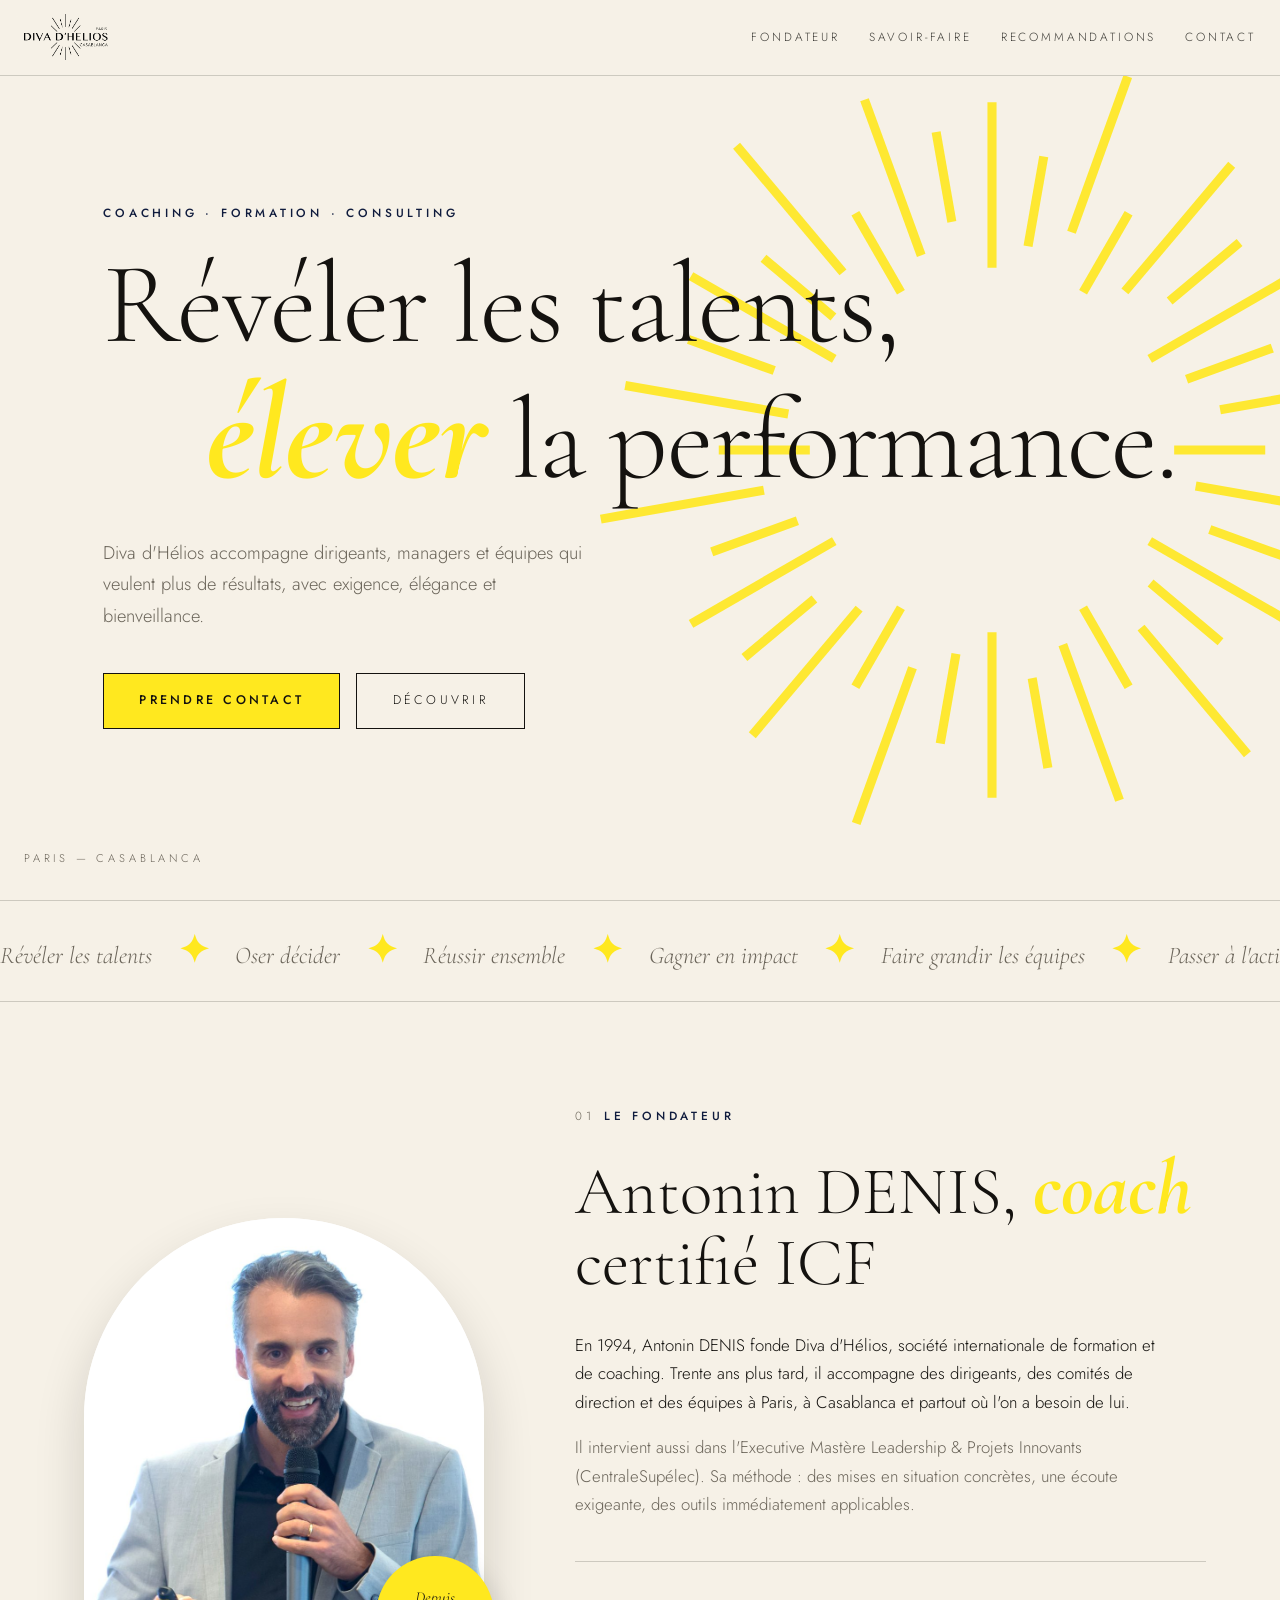
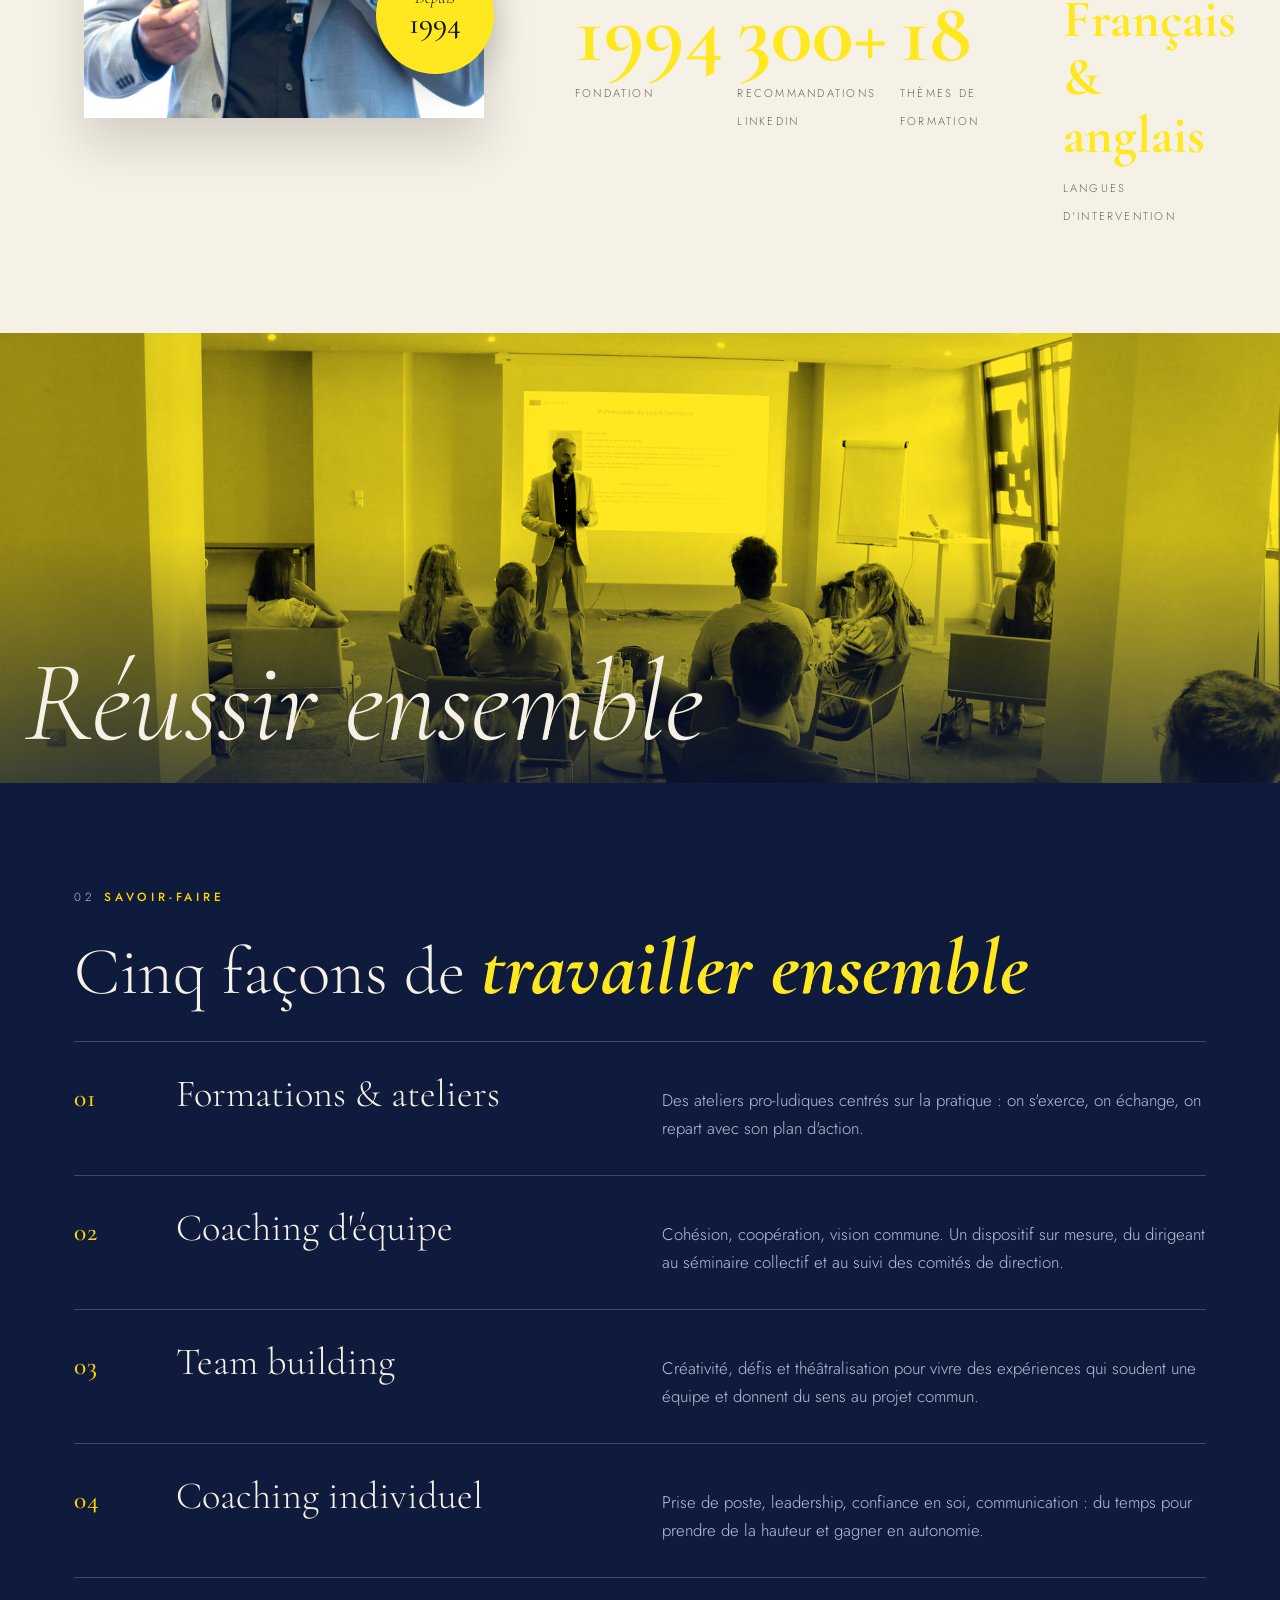
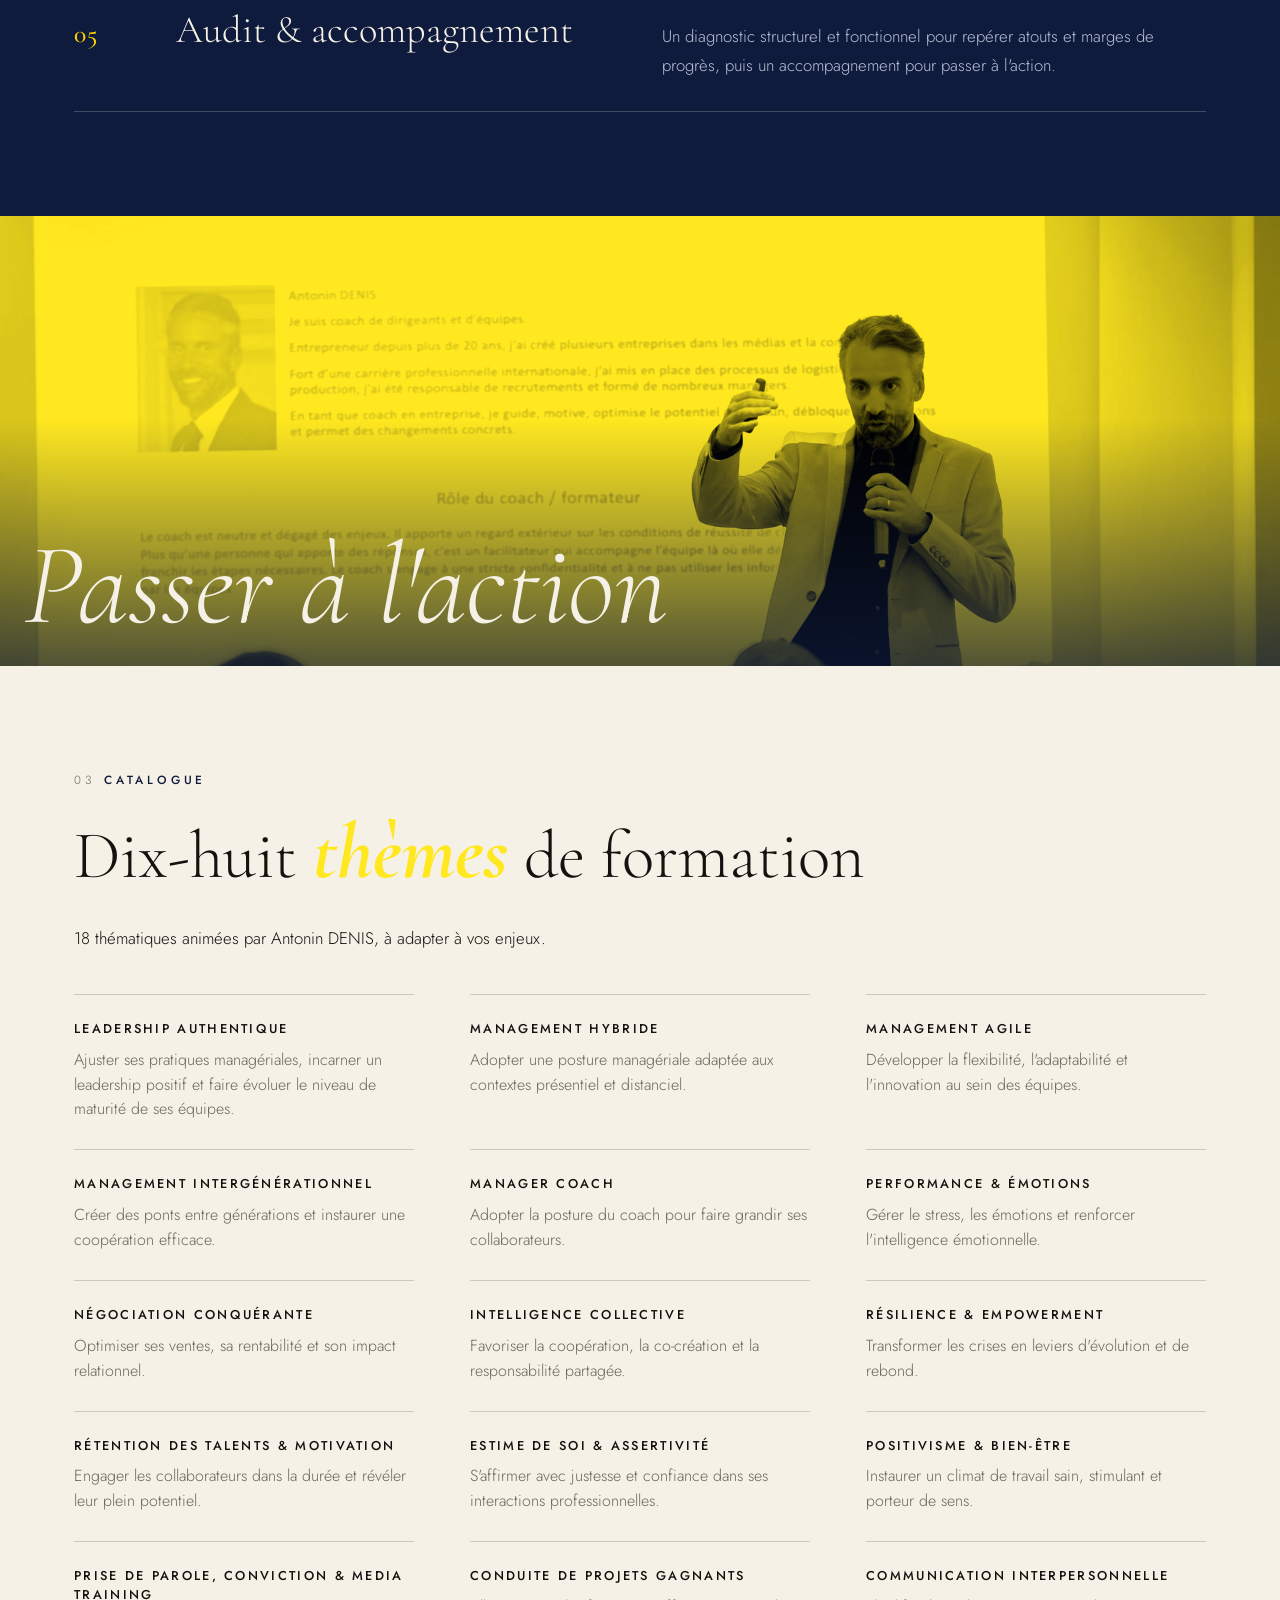
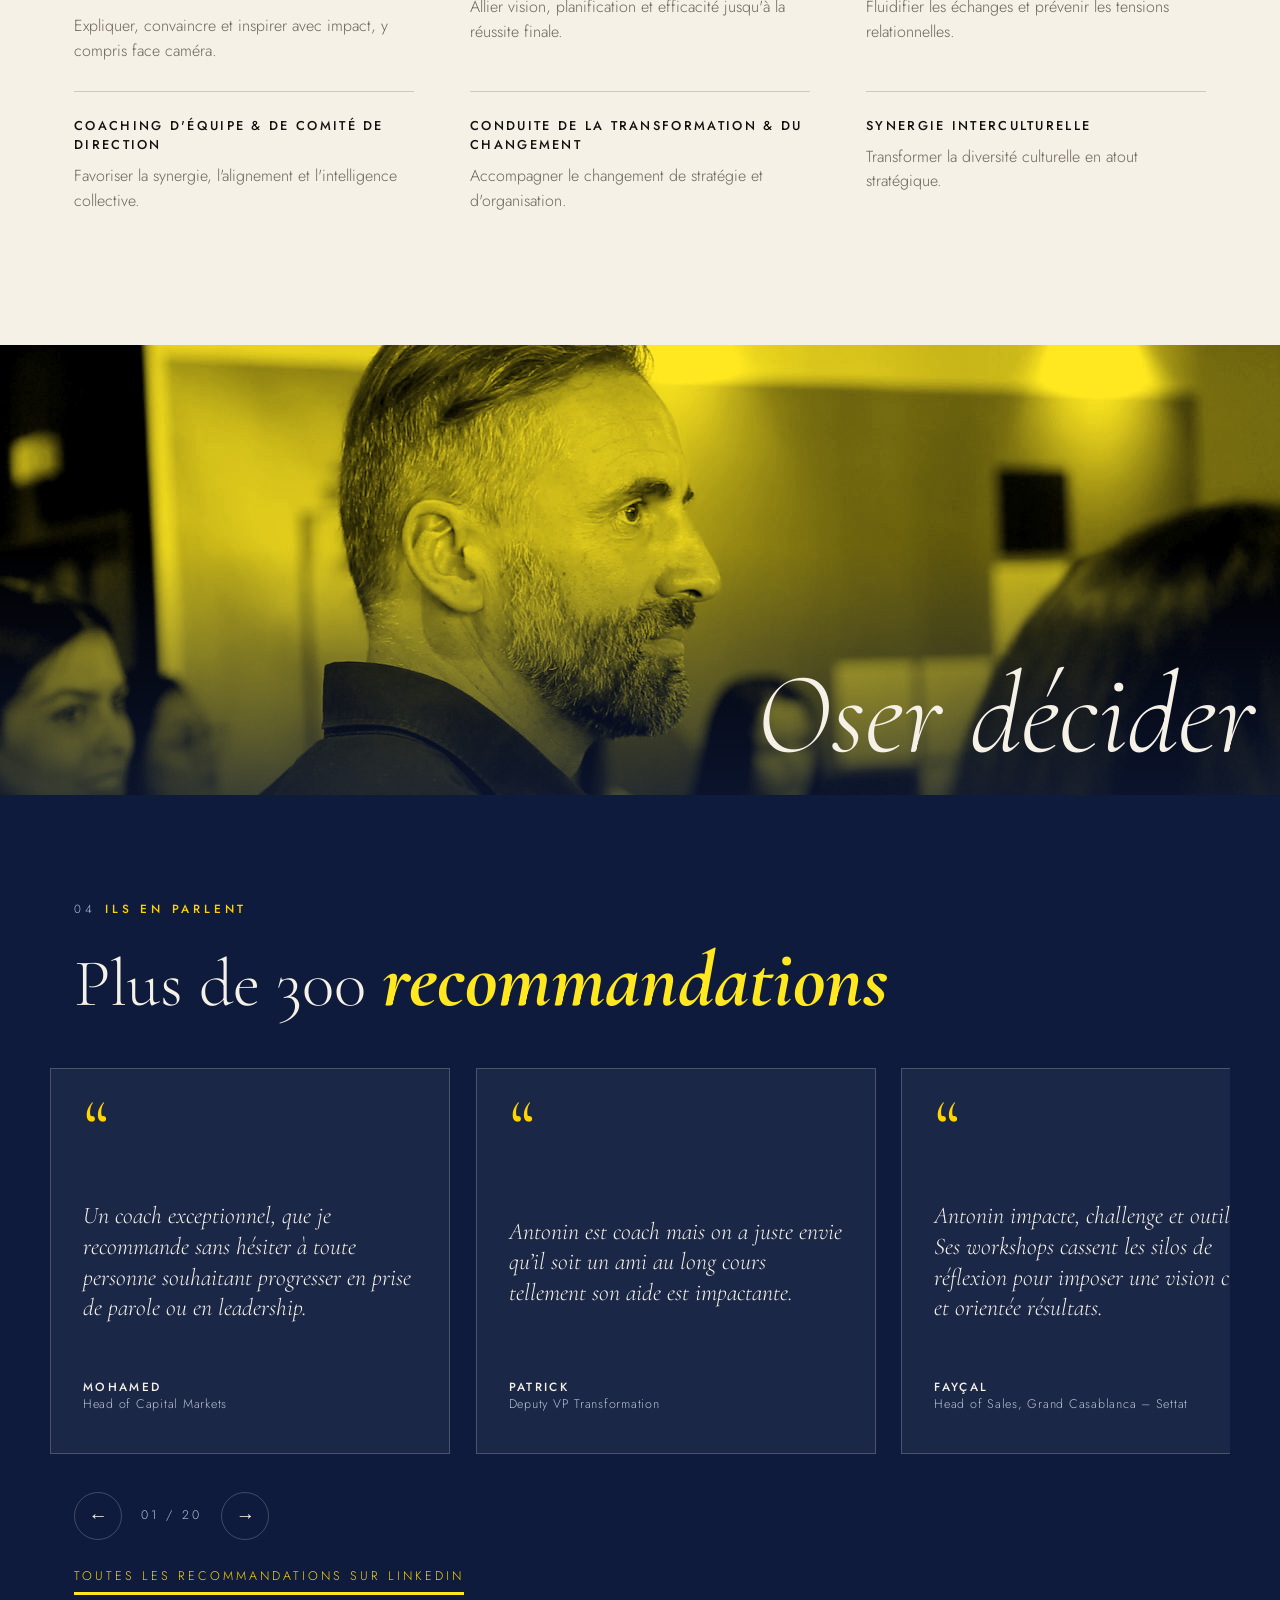
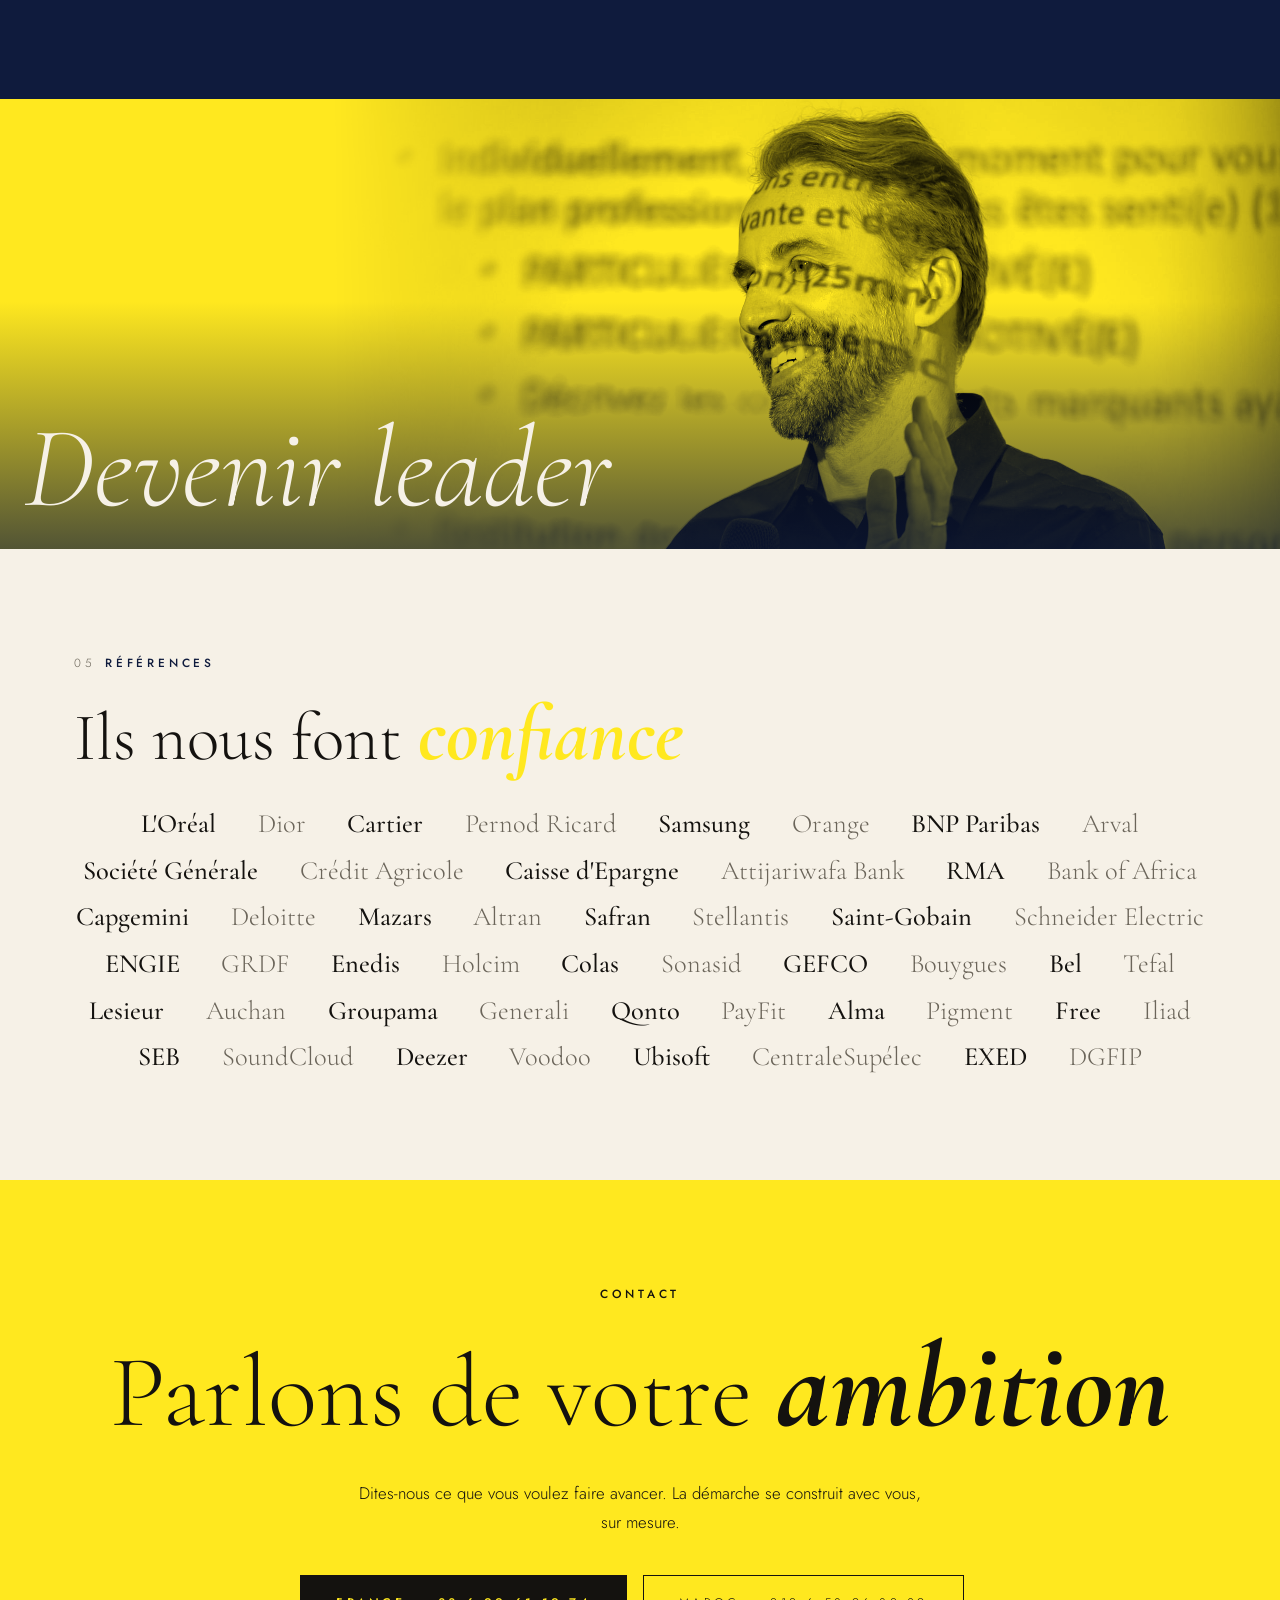
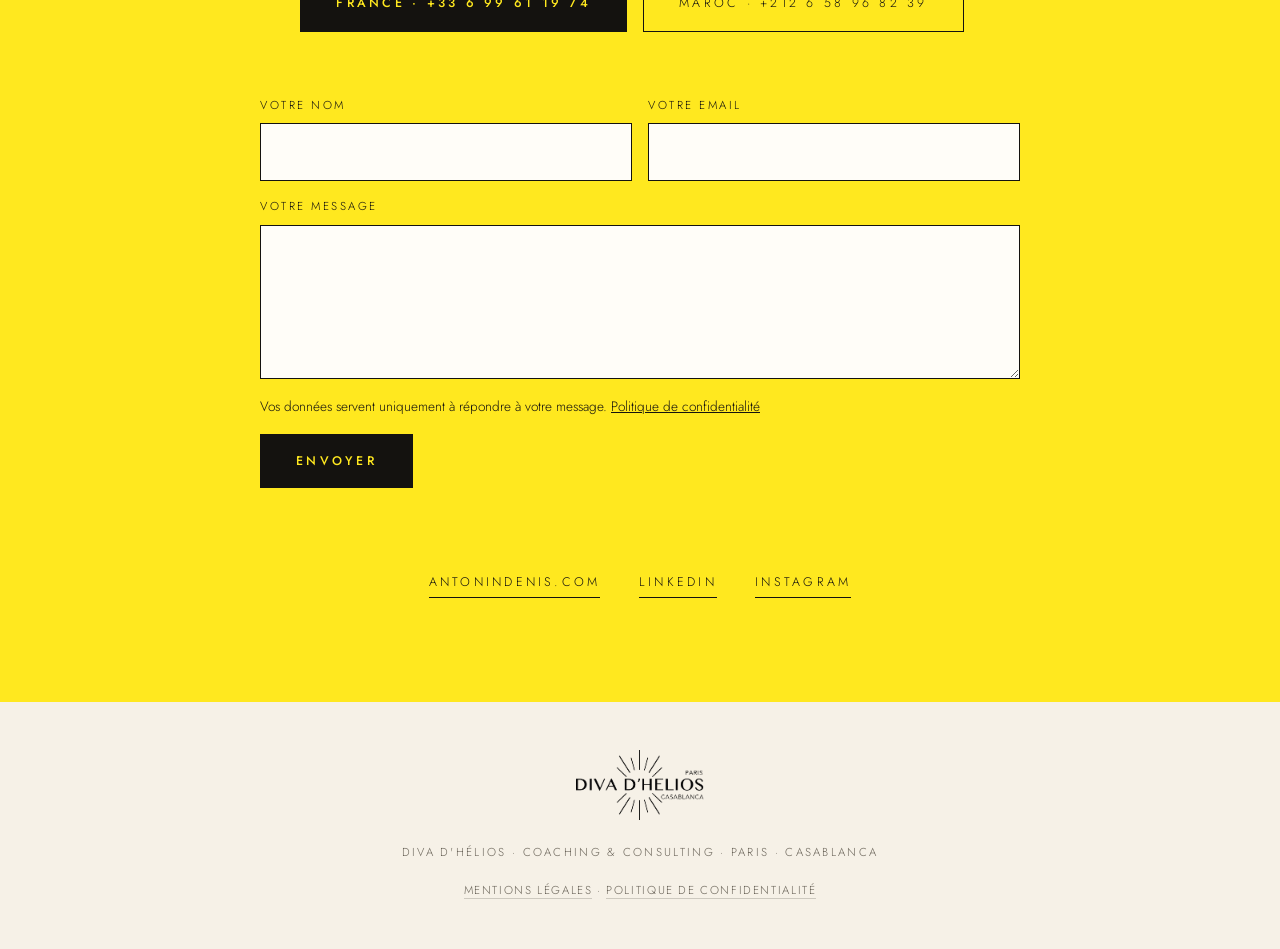
==== index.html @ d720b594 "Add files via upload" ====
<!DOCTYPE html>
<html lang="fr">
<head>
<meta charset="utf-8">
<meta name="viewport" content="width=device-width, initial-scale=1, viewport-fit=cover">
<meta name="color-scheme" content="light">
<title>Diva d'Hélios – Coaching, formation &amp; consulting · Paris · Casablanca</title>
<meta name="description" content="Coaching, formation et consulting pour dirigeants et équipes. Fondée en 1994 par Antonin DENIS, coach certifié ICF. Paris et Casablanca.">
<link rel="icon" href="/favicon.ico" sizes="any">
<link rel="icon" type="image/png" sizes="32x32" href="/favicon-32.png">
<link rel="icon" type="image/png" sizes="16x16" href="/favicon-16.png">
<link rel="apple-touch-icon" href="/apple-touch-icon.png">
<link rel="preload" href="/fonts/cormorant-garamond-latin-300-normal.woff2" as="font" type="font/woff2" crossorigin>
<link rel="stylesheet" href="/css/fonts.css">
<link rel="stylesheet" href="/css/style.css">
<meta property="og:type" content="website"><meta property="og:title" content="Diva d'Hélios – Coaching, formation et consulting"><meta property="og:description" content="Coaching, formation et consulting pour dirigeants et équipes. Fondée en 1994 par Antonin DENIS, coach certifié ICF. Paris et Casablanca."><meta property="og:url" content="https://divadhelios.com/"><meta property="og:image" content="https://divadhelios.com/images/bandeau-4.jpg">
<link rel="canonical" href="https://divadhelios.com/">
</head>
<body>
<header></header>
<main id="app"><noscript><p style="padding:8rem 1.5rem">Diva d'Hélios – coaching, formation et consulting, Paris et Casablanca. Ce site nécessite JavaScript.</p></noscript></main>
<footer></footer>
<script src="/js/common.js"></script>
<script src="/js/app.js"></script>
</body>
</html>
---- css/fonts.css ----
/* Polices hébergées sur le site (licence OFL) : aucune requête vers Google Fonts */
@font-face{font-family:'Cormorant Garamond';font-style:normal;font-weight:300;font-display:swap;src:url('/fonts/cormorant-garamond-latin-300-normal.woff2') format('woff2')}
@font-face{font-family:'Cormorant Garamond';font-style:italic;font-weight:300;font-display:swap;src:url('/fonts/cormorant-garamond-latin-300-italic.woff2') format('woff2')}
@font-face{font-family:'Cormorant Garamond';font-style:normal;font-weight:500;font-display:swap;src:url('/fonts/cormorant-garamond-latin-500-normal.woff2') format('woff2')}
@font-face{font-family:'Cormorant Garamond';font-style:italic;font-weight:500;font-display:swap;src:url('/fonts/cormorant-garamond-latin-500-italic.woff2') format('woff2')}
@font-face{font-family:'Cormorant Garamond';font-style:normal;font-weight:700;font-display:swap;src:url('/fonts/cormorant-garamond-latin-700-normal.woff2') format('woff2')}
@font-face{font-family:'Cormorant Garamond';font-style:italic;font-weight:700;font-display:swap;src:url('/fonts/cormorant-garamond-latin-700-italic.woff2') format('woff2')}
@font-face{font-family:'Jost';font-style:normal;font-weight:300;font-display:swap;src:url('/fonts/jost-latin-300-normal.woff2') format('woff2')}
@font-face{font-family:'Jost';font-style:normal;font-weight:400;font-display:swap;src:url('/fonts/jost-latin-400-normal.woff2') format('woff2')}
@font-face{font-family:'Jost';font-style:normal;font-weight:500;font-display:swap;src:url('/fonts/jost-latin-500-normal.woff2') format('woff2')}
---- css/style.css ----
:root{
  --serif:"Cormorant Garamond","Iowan Old Style","Palatino Linotype",Georgia,serif;
  --sans:"Jost","Avenir Next","Helvetica Neue",Arial,sans-serif;
  --bg:#f6f1e7;--bg2:#ece5d6;--fg:#14120f;--mut:#6b655a;--ac:#FFE81F;--ac2:#0f1b3d;--tx:#0f1b3d;--on:#14120f;--line:rgba(20,18,15,.18);color-scheme:light;
  box-sizing:border-box;padding-top:env(safe-area-inset-top,0px);padding-bottom:env(safe-area-inset-bottom,0px)}
html{scroll-behavior:smooth;scroll-padding-top:calc(70px + env(safe-area-inset-top,0px))}
*,*::before,*::after{box-sizing:inherit}
body{margin:0;background:var(--bg);color:var(--fg);font-family:var(--sans);font-weight:300;font-size:1.05rem;line-height:1.7;overflow-x:hidden;transition:background .5s,color .5s}
a{color:inherit}
:focus-visible{outline:2px solid var(--ac);outline-offset:4px}
.wrap{max-width:1180px;margin:0 auto;padding:0 1.5rem}
h1,h2,h3,blockquote{font-family:var(--serif);font-weight:300;margin:0;line-height:1.05}
h2{font-size:clamp(2.3rem,5.5vw,4.2rem);margin-bottom:2rem}
h2 em,h1 em{font-style:italic;color:var(--ac);font-weight:700;font-size:1.18em;line-height:1;}
.k{font-size:.74rem;letter-spacing:.32em;text-transform:uppercase;color:var(--tx);font-weight:500;display:block;margin-bottom:1.4rem}
.k b{font-weight:300;color:var(--mut);margin-right:.8em}
section{padding:6.5rem 0;position:relative}
p{max-width:58ch;color:var(--fg)}
.mut{color:var(--mut)}

/* En-tête */
header{position:fixed;top:0;left:0;right:0;z-index:20;padding:.9rem 1.5rem;padding-top:calc(.9rem + env(safe-area-inset-top,0px));display:flex;align-items:center;justify-content:space-between;background:rgba(246,241,231,.93);backdrop-filter:blur(8px);border-bottom:1px solid var(--line)}
header img{height:46px;width:auto;display:block}
.lw{display:none}.lb{display:block}
header nav{display:flex;gap:1.8rem;font-size:.74rem;letter-spacing:.24em;text-transform:uppercase}
header nav a{text-decoration:none;opacity:.8}header nav a:hover{opacity:1;color:var(--tx)}
@media(max-width:820px){header nav{display:none}}

/* Héros */
#top{min-height:100svh;display:flex;align-items:center;padding:8rem 0 5rem;overflow:hidden}
.rays{position:absolute;right:-14vmin;top:50%;width:92vmin;height:92vmin;transform:translateY(-50%);opacity:.9;pointer-events:none}
.rays svg{width:100%;height:100%;animation:spin 120s linear infinite}
.rays line{stroke:var(--ac);stroke-width:2.2}
@keyframes spin{to{transform:rotate(360deg)}}
h1{font-size:clamp(3.1rem,9vw,8.2rem);letter-spacing:-.015em;position:relative}
h1 span{display:block;margin-left:clamp(0rem,8vw,7rem)}
.lead{max-width:44ch;margin:2.2rem 0 2.6rem;font-size:1.15rem;color:var(--mut);position:relative}
.btn{display:inline-block;text-decoration:none;font-size:.78rem;letter-spacing:.26em;text-transform:uppercase;padding:1.05rem 2.2rem;border:1px solid var(--fg);margin:0 1rem 1rem 0;transition:.3s;position:relative}
.btn.f{background:var(--ac);color:var(--on);font-weight:500}.btn.f:hover{background:transparent;color:var(--tx)}
.btn:not(.f):hover{background:var(--ac);color:var(--on)}
.cities{position:absolute;left:1.5rem;bottom:2rem;font-size:.7rem;letter-spacing:.34em;text-transform:uppercase;color:var(--mut)}

/* Bandeau */
.band{border-block:1px solid var(--line);padding:1.1rem 0;overflow:hidden;white-space:nowrap;font-family:var(--serif);font-style:italic;font-size:1.5rem;color:var(--mut)}
.band div{display:inline-block;animation:slide 60s linear infinite}
.band i{font-weight:700;font-size:1.6em;color:var(--ac);font-style:normal;margin:0 1.6rem}
@keyframes slide{to{transform:translateX(-50%)}}

/* Fondateur */
.fond{display:grid;grid-template-columns:.8fr 1.2fr;gap:5rem;align-items:center}
.arch{position:relative;max-width:400px;justify-self:center;width:100%}
.arch .sun{position:absolute;right:-10px;bottom:44px;width:118px;height:118px;border-radius:50%;background:var(--ac);color:var(--on);display:grid;place-items:center;text-align:center;font-family:var(--serif);font-style:italic;font-size:1.05rem;line-height:1.1;box-shadow:0 12px 30px rgba(20,18,15,.2)}.arch .sun b{display:block;font-style:normal;font-weight:500;font-size:1.9rem}
.arch img{width:100%;display:block;border-radius:999px 999px 0 0;position:relative;background:#fff;aspect-ratio:4/5;object-fit:cover;object-position:50% 12%;box-shadow:0 24px 50px rgba(20,18,15,.16)}
.stats{display:grid;grid-template-columns:repeat(4,1fr);gap:1.2rem;margin-top:2.6rem;border-top:1px solid var(--line);padding-top:1.8rem}
.stats b{display:block;font-family:var(--serif);font-weight:300;font-size:clamp(2rem,4vw,3.2rem);color:var(--tx);line-height:1}
.stats b:not(.sm){color:var(--ac);}
.stats b.sm{font-size:clamp(2.3rem,4.4vw,3.3rem);line-height:1.1;margin-bottom:.45rem;color:var(--ac)}
.stats b{font-weight:700;font-size:clamp(3.4rem,8vw,5.4rem)}
.stats span{font-size:.7rem;letter-spacing:.2em;text-transform:uppercase;color:var(--mut)}

/* Savoir-faire */
.dk{--bg:#0f1b3d;--fg:#f6f1e7;--mut:#b9c0d6;--tx:#ffd400;--line:rgba(246,241,231,.22);background:var(--bg);color:var(--fg)}
.dk h2 em,.dk .stats b{}
.dk .q{background:rgba(255,255,255,.05)}
.row{display:grid;grid-template-columns:70px 1fr 1.2fr;gap:2rem;padding:2rem 0;border-top:1px solid var(--line);align-items:baseline;transition:.3s}
.row:last-child{border-bottom:1px solid var(--line)}
.row:hover{padding-left:1rem;border-top-color:var(--tx)}
.row small{font-family:var(--serif);font-weight:500;font-size:1.6rem;color:var(--tx);letter-spacing:.04em}
.row h3{font-size:clamp(1.7rem,3vw,2.5rem)}
.row p{margin:0;color:var(--mut)}

/* Formations */
.tags{font-family:var(--serif);font-size:clamp(1.5rem,3vw,2.35rem);line-height:1.5;color:var(--fg)}
.tags span{white-space:nowrap}.tags i{color:var(--tx);font-style:normal;margin:0 .55em}
.tags em{color:var(--tx)}

.th{display:grid;grid-template-columns:repeat(auto-fit,minmax(310px,1fr));gap:0 3.5rem;margin-top:2.6rem}.th div{border-top:1px solid var(--line);padding:1.5rem 0 1.7rem}.th h3{font-family:var(--sans);font-weight:500;font-size:.8rem;letter-spacing:.18em;text-transform:uppercase;margin-bottom:.6rem;line-height:1.5}.th p{margin:0;color:var(--mut);font-size:1rem;line-height:1.55}
/* Recommandations */
#reco{overflow:hidden}
.rail{display:flex;gap:1.6rem;overflow-x:auto;scroll-snap-type:x mandatory;padding:1rem 1.5rem 2rem;margin:0 -1.5rem;scrollbar-width:thin;scrollbar-color:var(--tx) transparent}
.q{flex:0 0 min(430px,84vw);scroll-snap-align:start;border:1px solid var(--line);padding:2.4rem 2rem;background:var(--bg);display:flex;flex-direction:column;justify-content:space-between;gap:1.8rem;transition:.3s}
.q:hover{border-color:var(--tx);transform:translateY(-4px)}
.q::before{content:"“";font-family:var(--serif);font-size:5rem;line-height:.5;color:var(--tx);display:block}
blockquote{font-size:1.65rem;line-height:1.28;font-style:italic}
.q cite{font-style:normal;font-size:.78rem;letter-spacing:.06em;line-height:1.5;color:var(--mut)}
.q cite b{display:block;color:var(--fg);font-weight:500;letter-spacing:.2em;text-transform:uppercase;font-size:.74rem}
.more{margin-top:1.2rem;display:inline-block;font-size:.78rem;letter-spacing:.24em;text-transform:uppercase;color:var(--tx);text-decoration:none;border-bottom:3px solid var(--ac);padding-bottom:.3rem}

/* Clients */
.wall{display:flex;flex-wrap:wrap;justify-content:center;gap:.6rem 2.6rem;list-style:none;margin:0;padding:0;font-family:var(--serif);font-size:clamp(1.25rem,2.2vw,1.65rem);line-height:1.4;color:var(--mut)}
.wall li{white-space:nowrap}.wall li:nth-child(odd){color:var(--fg);font-weight:500}


/* Contact */
#contact{text-align:center;background:var(--ac);color:var(--on)}
#contact h2{font-size:clamp(2.8rem,8vw,6.5rem)}#contact h2 em{color:var(--ac2);}
#contact h2 em{color:var(--on)}
#contact p{margin:0 auto 2.4rem;color:var(--on)}
#contact .btn{border-color:var(--on);color:var(--on)}#contact .btn.f{background:var(--on);color:var(--ac)}
#contact .btn:hover{background:var(--on);color:var(--ac)}#contact .btn.f:hover{background:transparent;color:var(--on)}
.soc{display:flex;justify-content:center;gap:2.4rem;flex-wrap:wrap;margin-top:2.6rem;font-size:.78rem;letter-spacing:.26em;text-transform:uppercase}
.soc a{border-bottom:1px solid var(--on);padding-bottom:.25rem;text-decoration:none}
footer{padding:3rem 1.5rem 7rem;text-align:center;font-size:.72rem;letter-spacing:.2em;text-transform:uppercase;color:var(--mut)}
footer img{height:70px;margin:0 auto 1.4rem}

/* Sélecteur de palettes */
}
@media(prefers-reduced-motion:reduce){.rays svg,.band div{animation:none}html{scroll-behavior:auto}}

/* Bandeaux photo */
.pb{position:relative;isolation:isolate;height:clamp(280px,50vh,500px);background:var(--ac);overflow:hidden;display:flex;align-items:flex-end}
.pb img{position:absolute;inset:0;width:100%;height:100%;object-fit:cover;object-position:var(--d,50% 25%);filter:grayscale(1) contrast(1.2);mix-blend-mode:multiply}
.pb::after{content:"";position:absolute;inset:0;background:linear-gradient(transparent 45%,rgba(15,27,61,.72))}
.pb p{position:relative;z-index:1;margin:0 1.5rem 1.4rem;max-width:none;font:italic 300 clamp(2.8rem,9vw,8rem)/1 var(--serif);color:#f6f1e7}
.pb.sh img{left:auto;right:0;width:74%;-webkit-mask-image:linear-gradient(90deg,transparent,#000 24%);mask-image:linear-gradient(90deg,transparent,#000 24%)}
.pb.r p{margin-left:auto;text-align:right}
.ctl{display:flex;align-items:center;gap:1.2rem;margin-top:.4rem;font-size:.78rem;letter-spacing:.24em;color:var(--mut)}
.ctl button{width:48px;height:48px;border-radius:50%;border:1px solid var(--line);background:none;color:var(--fg);font-size:1.2rem;cursor:pointer;transition:.25s}
.ctl button:hover{background:var(--ac);border-color:var(--ac);color:#14120f}
.q{flex:0 0 min(400px,84vw)}blockquote{font-size:1.5rem}
.more{margin-top:1.6rem}
.cf{display:grid;grid-template-columns:1fr 1fr;gap:1rem;max-width:760px;margin:3rem auto 0;text-align:left}
.cf label{display:block;font-size:.72rem;letter-spacing:.22em;text-transform:uppercase;color:var(--on)}
.cf .w{grid-column:1/-1}
.cf input[type=text],.cf input[type=email],.cf textarea{display:block;width:100%;margin-top:.5rem;padding:1rem 1.1rem;font:300 1.05rem var(--sans);color:#14120f;background:#fffdf8;border:1px solid var(--on);border-radius:0}
.cf textarea{resize:vertical}
.cf input:focus,.cf textarea:focus{outline:3px solid var(--on);outline-offset:2px}
.cf .mini{margin:0;font-size:.85rem;max-width:none;color:var(--on)}
.cf button{justify-self:start;font-family:var(--sans);cursor:pointer;margin:0}
#contact .cf p{margin:0;max-width:none;text-align:left}
.cf .st{margin:0;min-height:1.6em;font-weight:500;max-width:none}
@media(max-width:640px){.cf{grid-template-columns:1fr}}
footer{padding-bottom:3rem}.legal{margin-top:1.2rem;letter-spacing:.14em}.legal a{color:inherit;text-decoration:none;border-bottom:1px solid var(--line)}.legal a:hover{color:var(--fg);border-color:var(--fg)}
@media(max-width:640px){.pb img{object-position:var(--m,50% 30%)}.pb.sh img{width:100%;right:auto;left:0;-webkit-mask-image:none;mask-image:none}}

/* Pages légales */
.legal-page{padding:9rem 0 5rem;min-height:70vh}
.legal-page h1{font-size:clamp(2.4rem,6vw,4rem);margin-bottom:2rem}
.legal-page h2{font:500 .78rem var(--sans);letter-spacing:.2em;text-transform:uppercase;margin:2.2rem 0 .5rem}
.legal-page p{max-width:66ch;margin:0 0 1rem}
.legal-page a{border-bottom:1px solid var(--ac)}
.legal-page .mut{color:var(--mut);margin-top:2rem}
.js-hidden{opacity:0}
/* Correctif mobile : empêche les colonnes de dépasser de l'écran */
.fond>*{min-width:0}
.stats{grid-template-columns:repeat(4,minmax(0,1fr))}
.stats span{overflow-wrap:anywhere}
@media(max-width:820px){.stats{grid-template-columns:repeat(2,minmax(0,1fr))}.stats b.sm{font-size:clamp(1.7rem,7.2vw,2.3rem)}.stats span{letter-spacing:.14em}}

/* Règles mobiles restaurées */
@media(max-width:820px){.fond{grid-template-columns:1fr;gap:3rem}.row{grid-template-columns:44px 1fr}.row p{grid-column:2}.stats{grid-template-columns:repeat(2,minmax(0,1fr))}.rays{opacity:.45;right:-40vmin}}
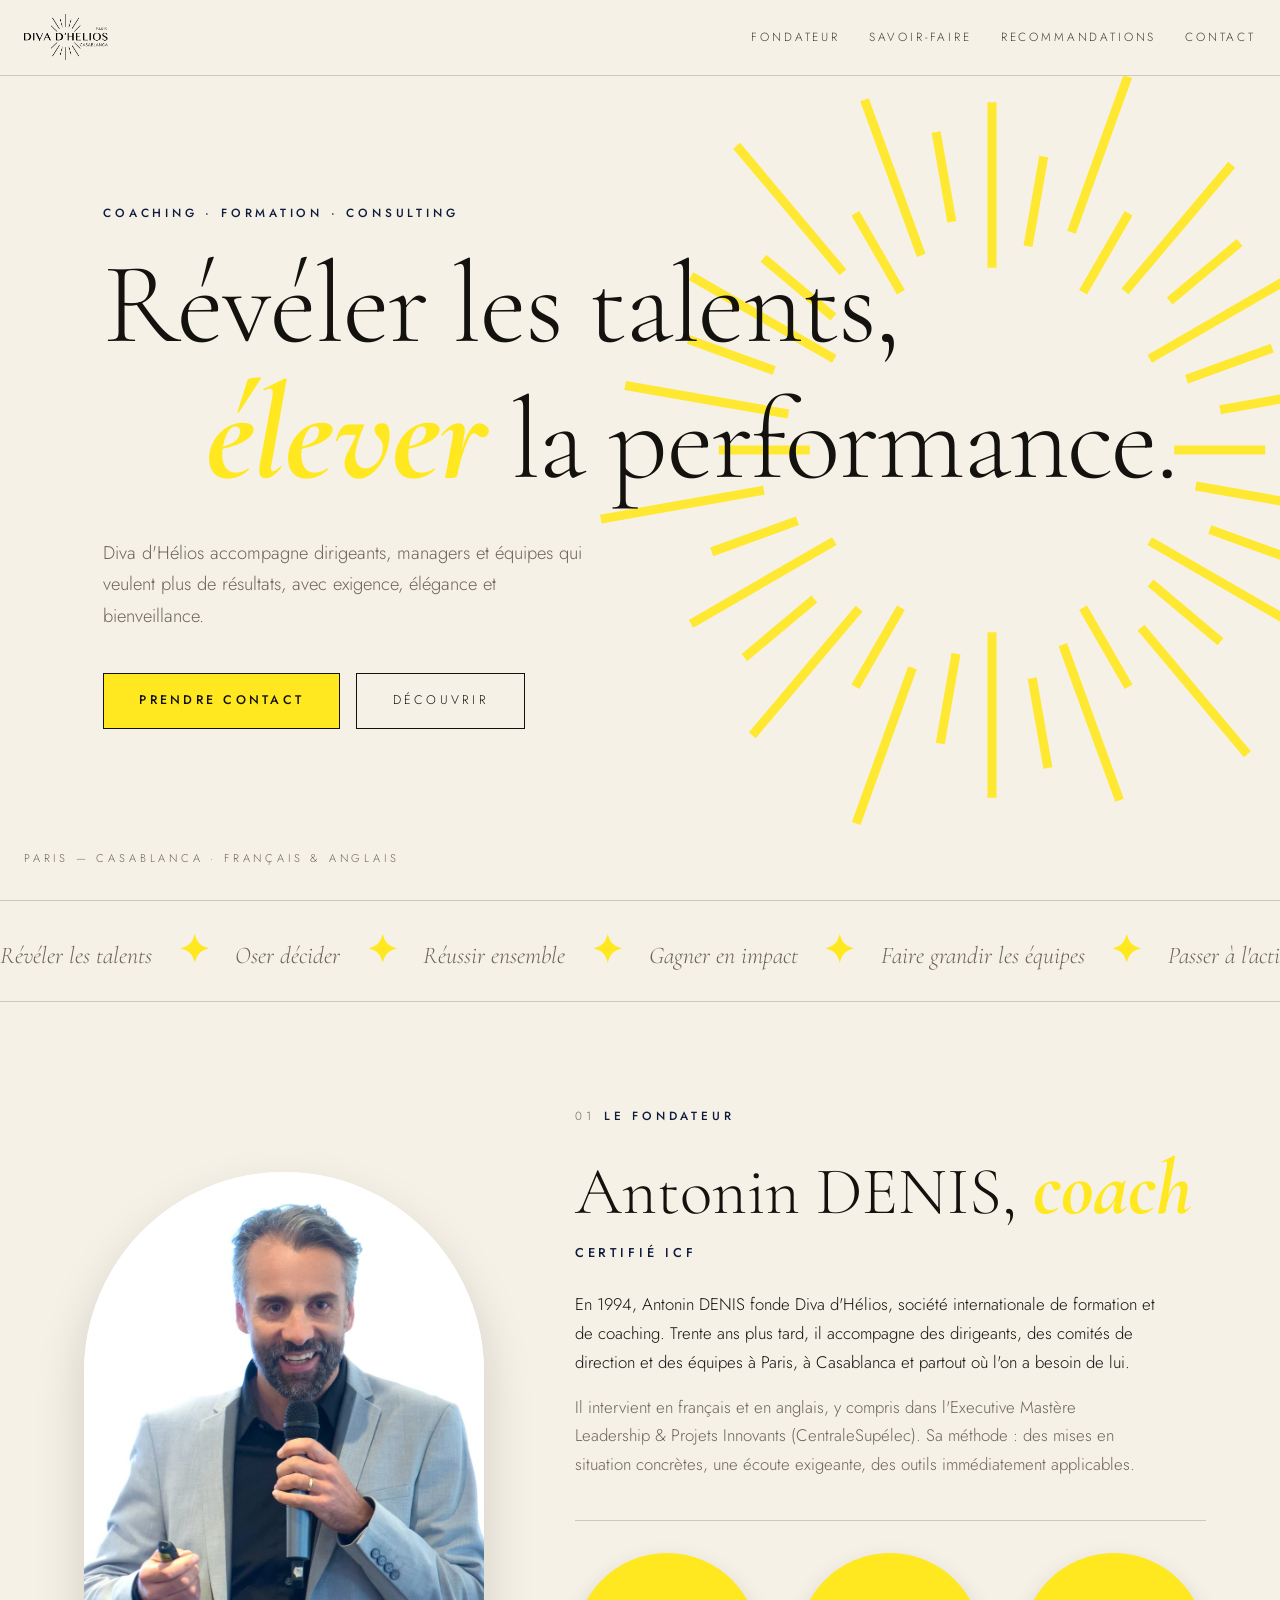
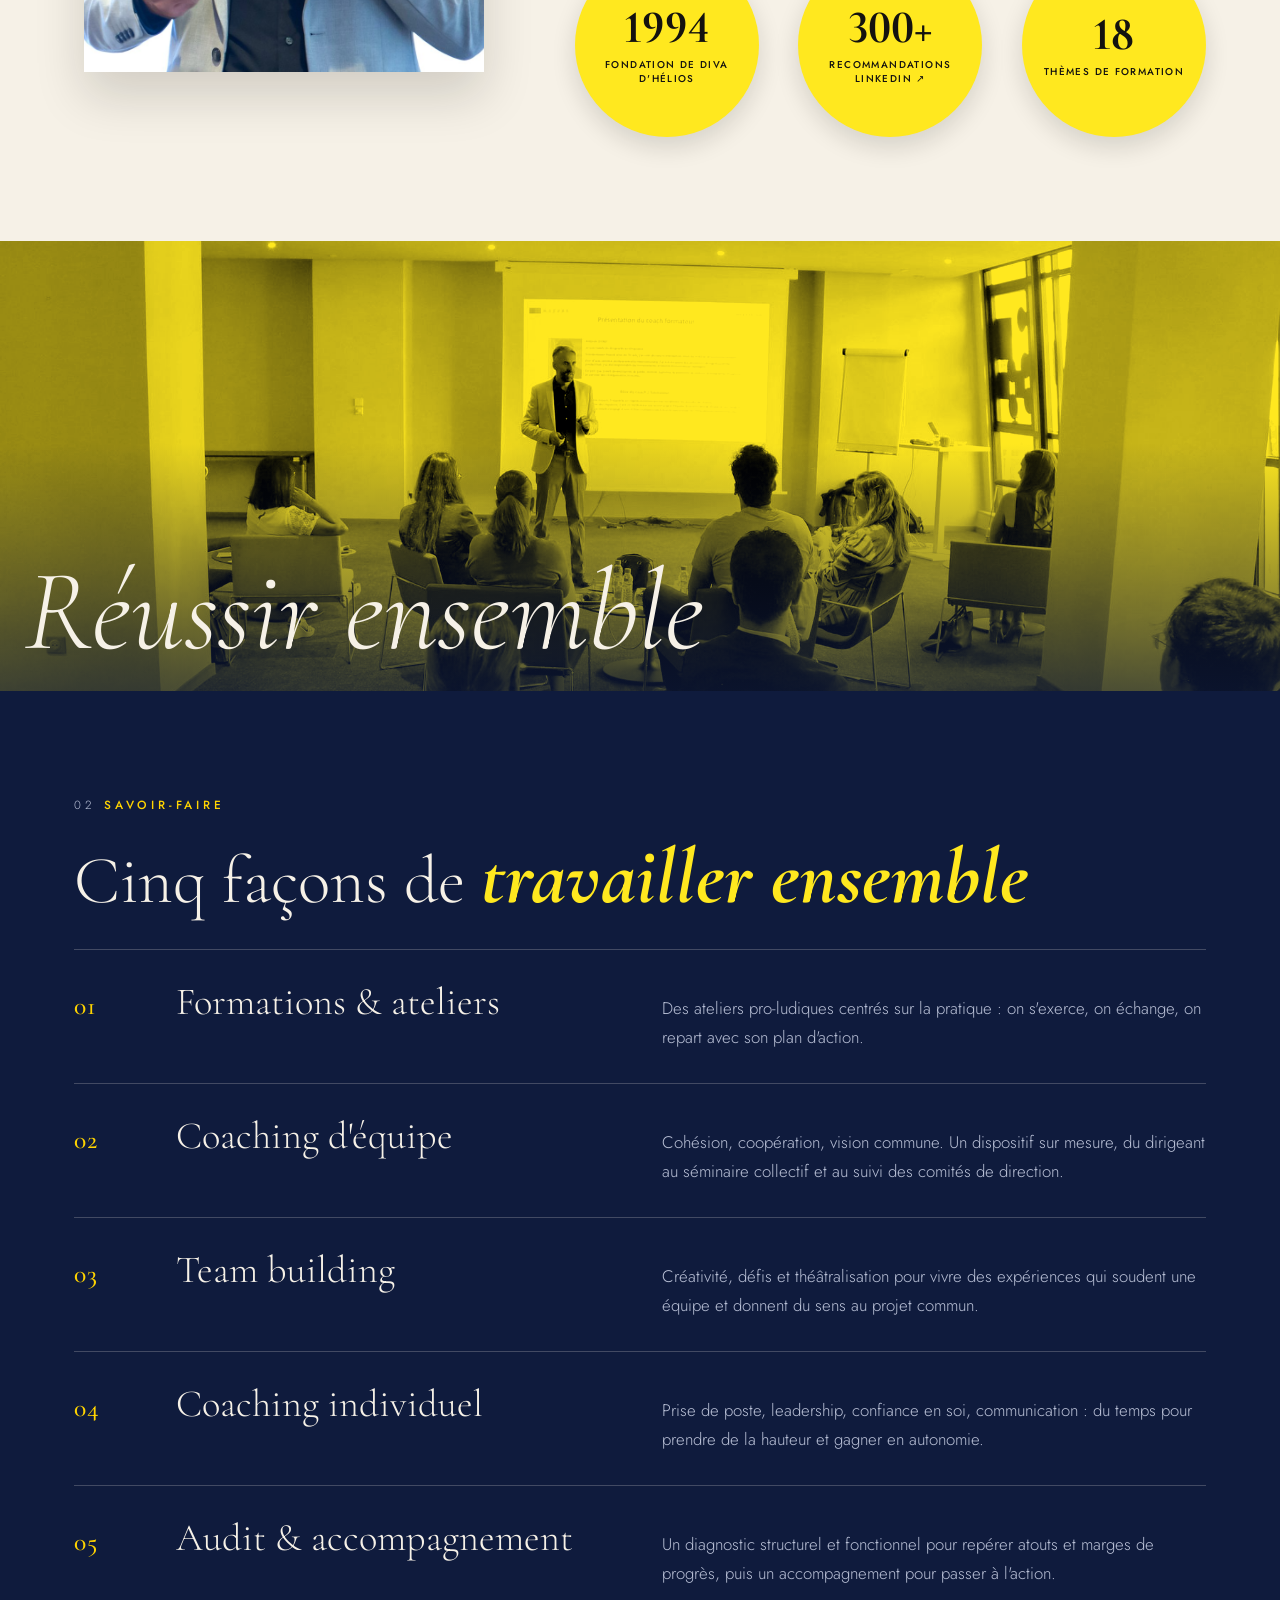
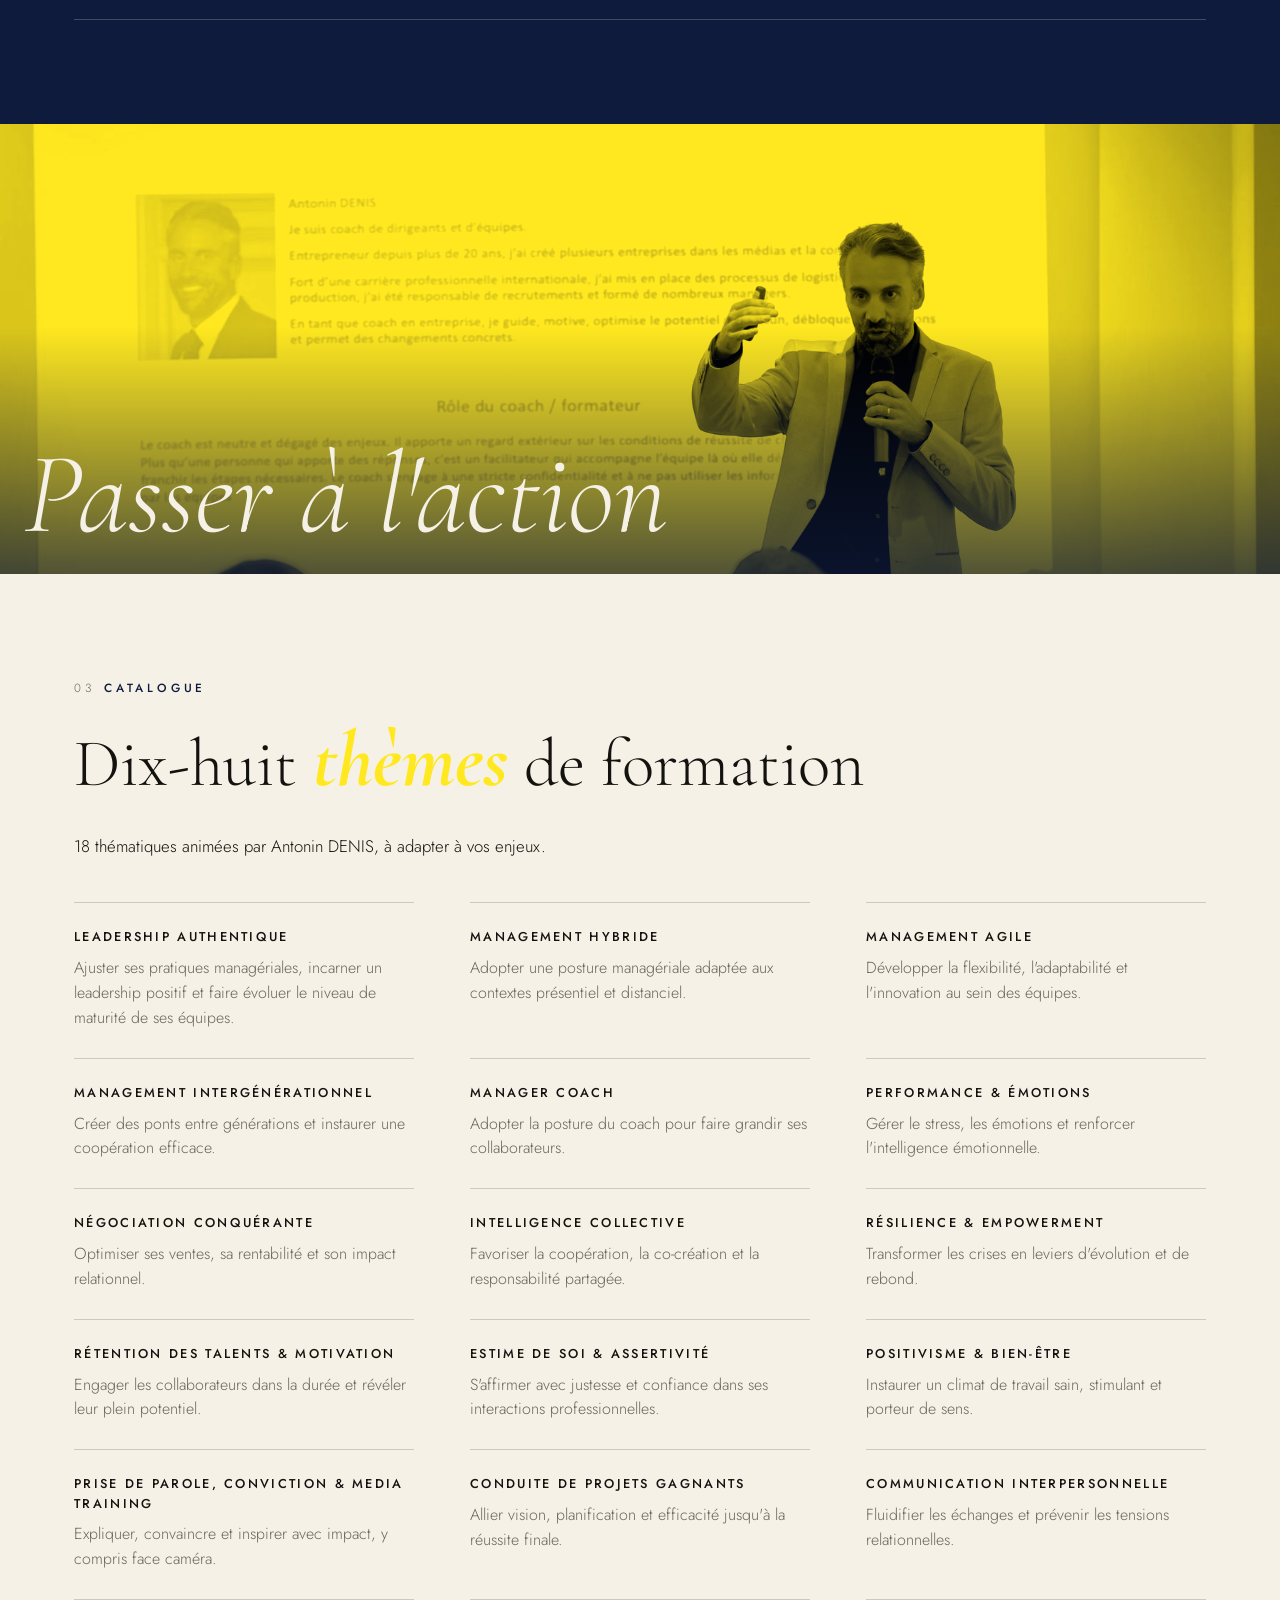
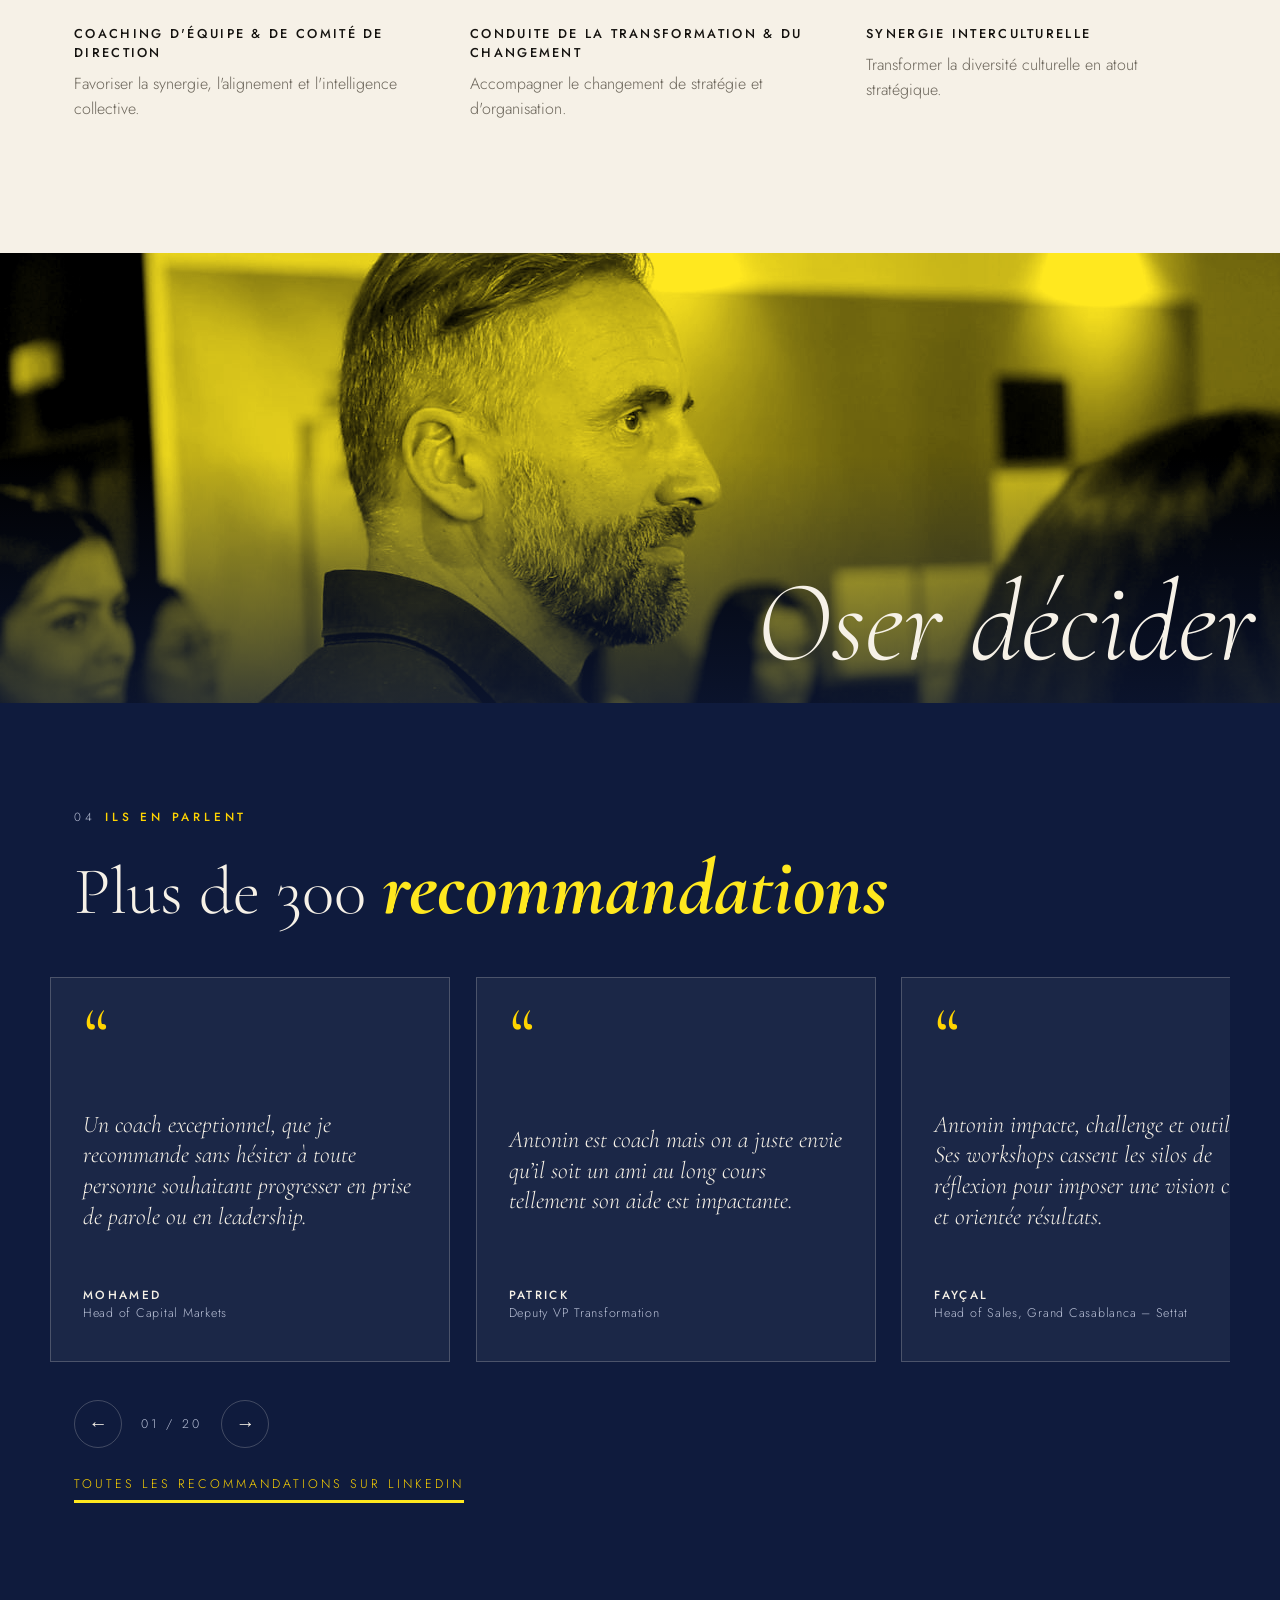
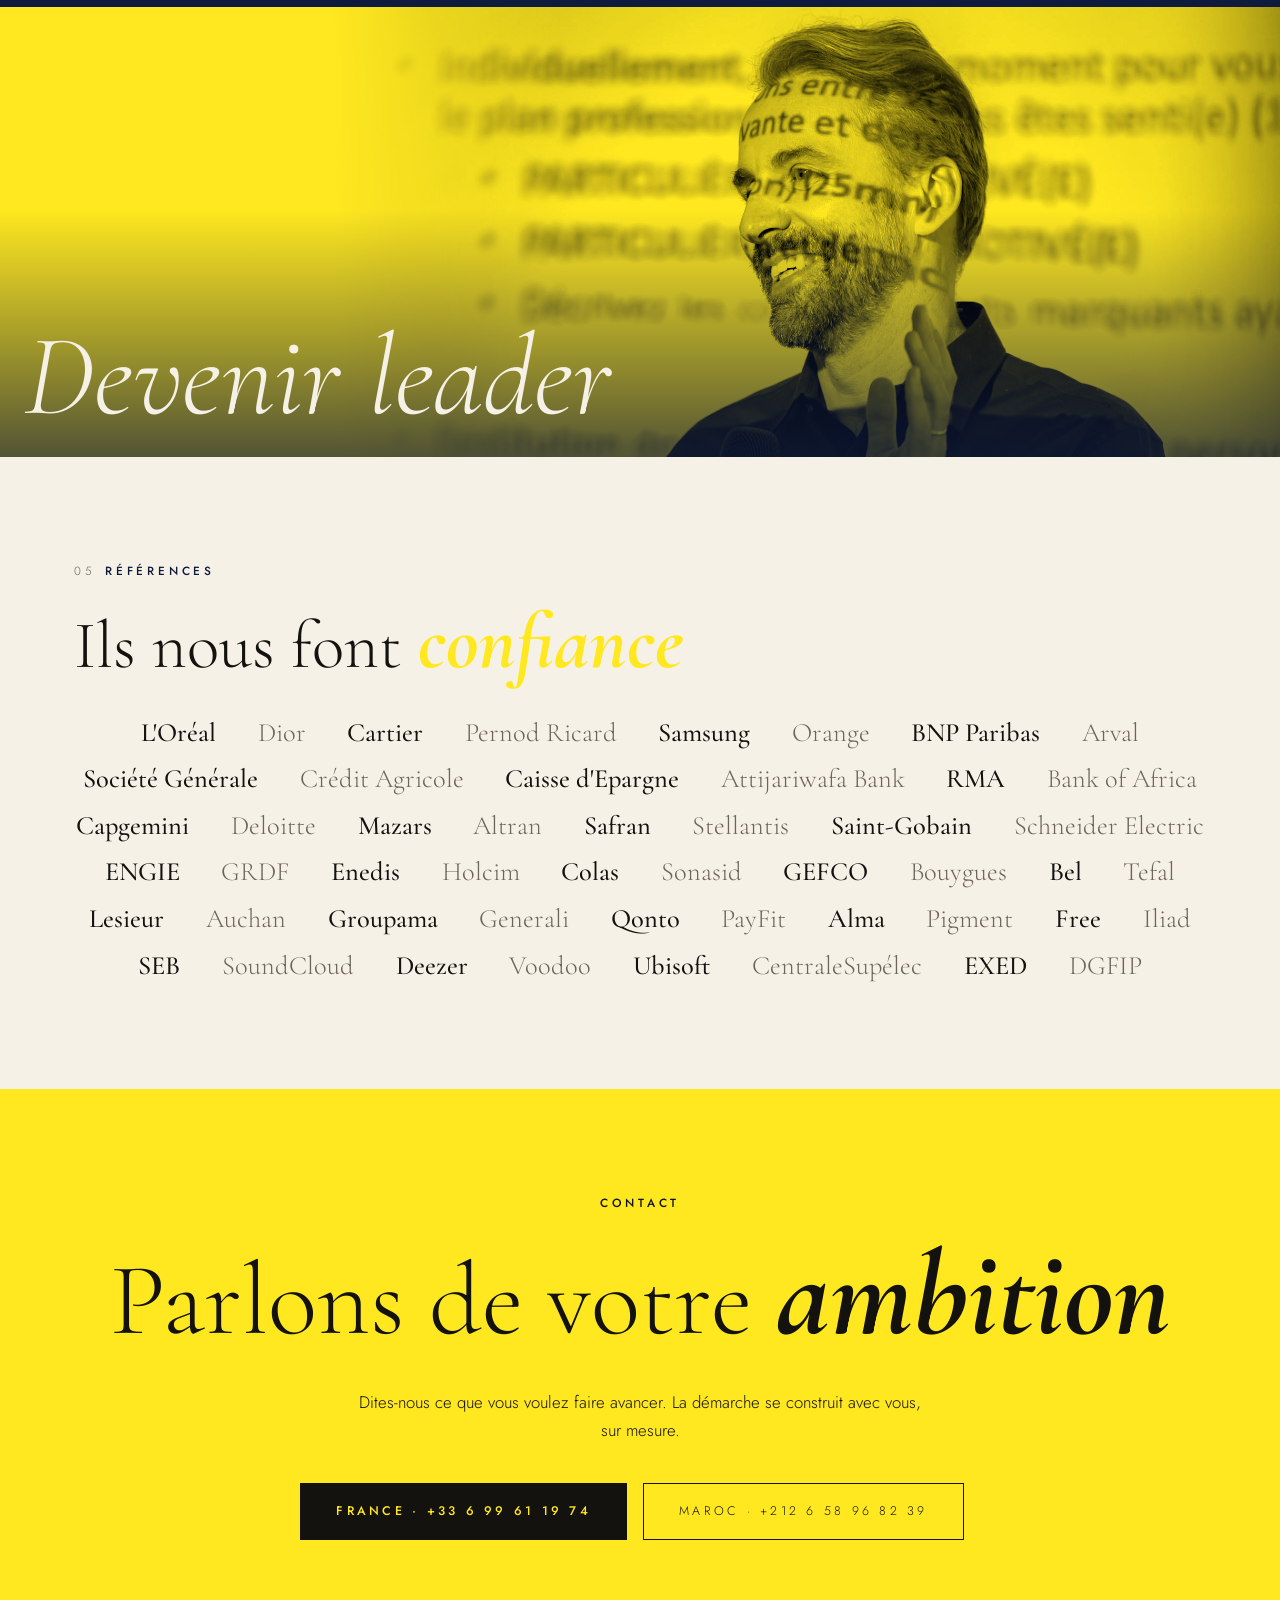
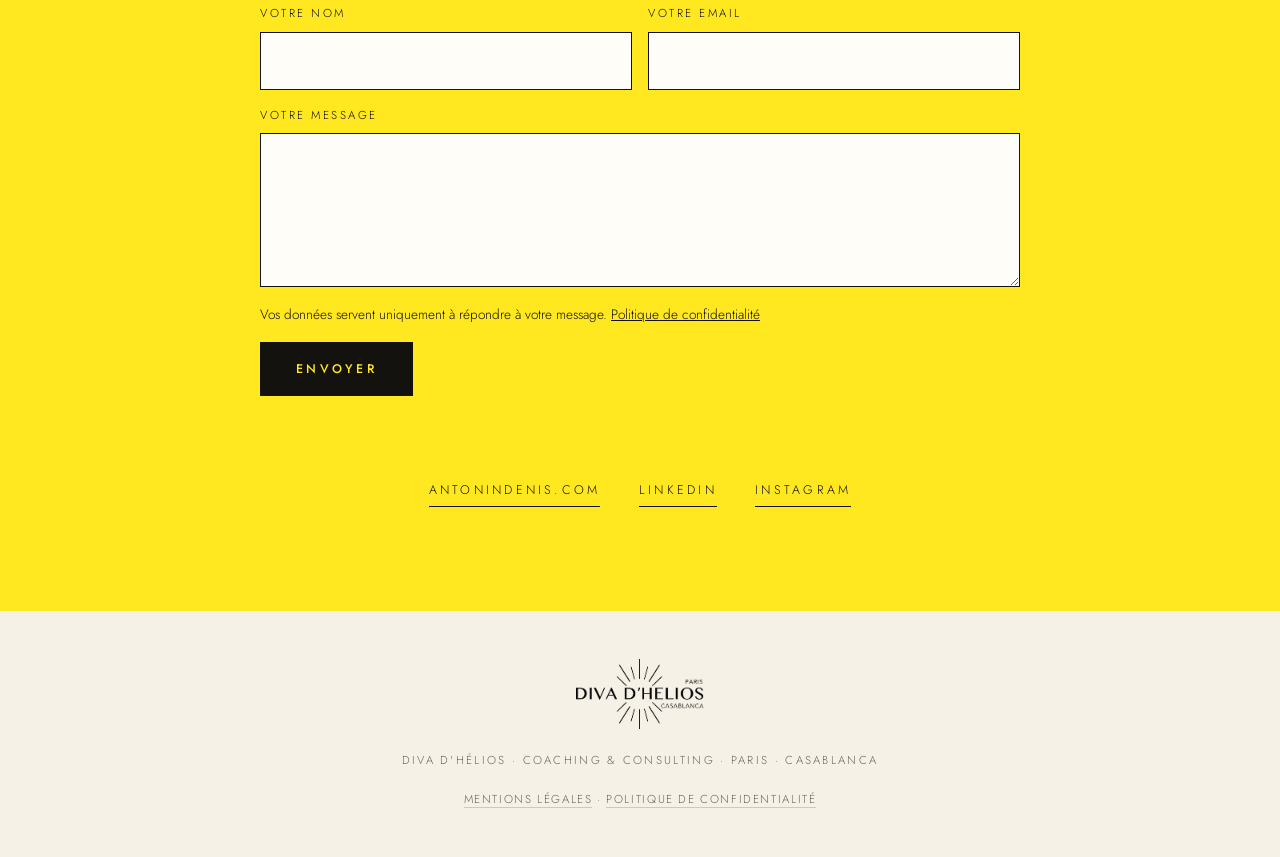
==== commit 086282f1: "Add files via upload" ====
--- a/index.html
+++ b/index.html
@@ -15,6 +15,506 @@
 <link rel="stylesheet" href="/css/style.css">
 <meta property="og:type" content="website"><meta property="og:title" content="Diva d'Hélios – Coaching, formation et consulting"><meta property="og:description" content="Coaching, formation et consulting pour dirigeants et équipes. Fondée en 1994 par Antonin DENIS, coach certifié ICF. Paris et Casablanca."><meta property="og:url" content="https://divadhelios.com/"><meta property="og:image" content="https://divadhelios.com/images/bandeau-4.jpg">
 <link rel="canonical" href="https://divadhelios.com/">
+<script type="application/ld+json">
+{
+  "@context": "https://schema.org",
+  "@graph": [
+    {
+      "@type": [
+        "ProfessionalService",
+        "Organization"
+      ],
+      "@id": "https://divadhelios.com/#organisation",
+      "name": "Diva d'Hélios",
+      "legalName": "DIVA D'HELIOS",
+      "alternateName": "Diva d'Hélios Coaching & Consulting",
+      "url": "https://divadhelios.com/",
+      "logo": {
+        "@type": "ImageObject",
+        "url": "https://divadhelios.com/images/logo-noir.png",
+        "width": 638,
+        "height": 350
+      },
+      "image": [
+        "https://divadhelios.com/images/bandeau-4.jpg",
+        "https://divadhelios.com/images/antonin-denis-coach.jpg"
+      ],
+      "description": "Société internationale de coaching, de formation et de consulting pour dirigeants, managers et équipes, fondée en 1994 par Antonin DENIS, coach certifié ICF. Paris et Casablanca.",
+      "slogan": "Révéler les talents, élever la performance.",
+      "foundingDate": "1994",
+      "founder": {
+        "@id": "https://divadhelios.com/#fondateur"
+      },
+      "address": {
+        "@type": "PostalAddress",
+        "streetAddress": "173, rue du Faubourg Saint-Antoine",
+        "postalCode": "75011",
+        "addressLocality": "Paris",
+        "addressCountry": "FR"
+      },
+      "areaServed": [
+        {
+          "@type": "Country",
+          "name": "France"
+        },
+        {
+          "@type": "Country",
+          "name": "Maroc"
+        },
+        {
+          "@type": "City",
+          "name": "Paris"
+        },
+        {
+          "@type": "City",
+          "name": "Casablanca"
+        }
+      ],
+      "knowsLanguage": [
+        "fr",
+        "en"
+      ],
+      "knowsAbout": [
+        "Coaching de dirigeants",
+        "Coaching d'équipe",
+        "Coaching individuel",
+        "Formation au management",
+        "Leadership",
+        "Team building",
+        "Conduite du changement",
+        "Prise de parole et media training",
+        "Négociation",
+        "Intelligence collective",
+        "Management interculturel",
+        "Audit et accompagnement"
+      ],
+      "vatID": "FR01398062356",
+      "sameAs": [
+        "https://www.linkedin.com/in/antonindenis/",
+        "https://www.instagram.com/antonin.denis.coach/",
+        "https://www.antonindenis.com/"
+      ],
+      "hasOfferCatalog": {
+        "@type": "OfferCatalog",
+        "name": "Prestations de Diva d'Hélios",
+        "itemListElement": [
+          {
+            "@type": "Offer",
+            "itemOffered": {
+              "@type": "Service",
+              "name": "Formations & ateliers",
+              "description": "Des ateliers pro-ludiques centrés sur la pratique : on s'exerce, on échange, on repart avec son plan d'action.",
+              "areaServed": [
+                "FR",
+                "MA"
+              ],
+              "inLanguage": [
+                "fr",
+                "en"
+              ]
+            }
+          },
+          {
+            "@type": "Offer",
+            "itemOffered": {
+              "@type": "Service",
+              "name": "Coaching d'équipe",
+              "description": "Cohésion, coopération, vision commune. Un dispositif sur mesure, du dirigeant au séminaire collectif et au suivi des comités de direction.",
+              "areaServed": [
+                "FR",
+                "MA"
+              ],
+              "inLanguage": [
+                "fr",
+                "en"
+              ]
+            }
+          },
+          {
+            "@type": "Offer",
+            "itemOffered": {
+              "@type": "Service",
+              "name": "Team building",
+              "description": "Créativité, défis et théâtralisation pour vivre des expériences qui soudent une équipe et donnent du sens au projet commun.",
+              "areaServed": [
+                "FR",
+                "MA"
+              ],
+              "inLanguage": [
+                "fr",
+                "en"
+              ]
+            }
+          },
+          {
+            "@type": "Offer",
+            "itemOffered": {
+              "@type": "Service",
+              "name": "Coaching individuel",
+              "description": "Prise de poste, leadership, confiance en soi, communication : du temps pour prendre de la hauteur et gagner en autonomie.",
+              "areaServed": [
+                "FR",
+                "MA"
+              ],
+              "inLanguage": [
+                "fr",
+                "en"
+              ]
+            }
+          },
+          {
+            "@type": "Offer",
+            "itemOffered": {
+              "@type": "Service",
+              "name": "Audit & accompagnement",
+              "description": "Un diagnostic structurel et fonctionnel pour repérer atouts et marges de progrès, puis un accompagnement pour passer à l'action.",
+              "areaServed": [
+                "FR",
+                "MA"
+              ],
+              "inLanguage": [
+                "fr",
+                "en"
+              ]
+            }
+          },
+          {
+            "@type": "OfferCatalog",
+            "name": "Dix-huit thèmes de formation",
+            "itemListElement": [
+              {
+                "@type": "Offer",
+                "itemOffered": {
+                  "@type": "Service",
+                  "name": "Leadership authentique",
+                  "description": "Ajuster ses pratiques managériales, incarner un leadership positif et faire évoluer le niveau de maturité de ses équipes.",
+                  "areaServed": [
+                    "FR",
+                    "MA"
+                  ],
+                  "inLanguage": [
+                    "fr",
+                    "en"
+                  ]
+                }
+              },
+              {
+                "@type": "Offer",
+                "itemOffered": {
+                  "@type": "Service",
+                  "name": "Management hybride",
+                  "description": "Adopter une posture managériale adaptée aux contextes présentiel et distanciel.",
+                  "areaServed": [
+                    "FR",
+                    "MA"
+                  ],
+                  "inLanguage": [
+                    "fr",
+                    "en"
+                  ]
+                }
+              },
+              {
+                "@type": "Offer",
+                "itemOffered": {
+                  "@type": "Service",
+                  "name": "Management agile",
+                  "description": "Développer la flexibilité, l'adaptabilité et l'innovation au sein des équipes.",
+                  "areaServed": [
+                    "FR",
+                    "MA"
+                  ],
+                  "inLanguage": [
+                    "fr",
+                    "en"
+                  ]
+                }
+              },
+              {
+                "@type": "Offer",
+                "itemOffered": {
+                  "@type": "Service",
+                  "name": "Management intergénérationnel",
+                  "description": "Créer des ponts entre générations et instaurer une coopération efficace.",
+                  "areaServed": [
+                    "FR",
+                    "MA"
+                  ],
+                  "inLanguage": [
+                    "fr",
+                    "en"
+                  ]
+                }
+              },
+              {
+                "@type": "Offer",
+                "itemOffered": {
+                  "@type": "Service",
+                  "name": "Manager coach",
+                  "description": "Adopter la posture du coach pour faire grandir ses collaborateurs.",
+                  "areaServed": [
+                    "FR",
+                    "MA"
+                  ],
+                  "inLanguage": [
+                    "fr",
+                    "en"
+                  ]
+                }
+              },
+              {
+                "@type": "Offer",
+                "itemOffered": {
+                  "@type": "Service",
+                  "name": "Performance & émotions",
+                  "description": "Gérer le stress, les émotions et renforcer l'intelligence émotionnelle.",
+                  "areaServed": [
+                    "FR",
+                    "MA"
+                  ],
+                  "inLanguage": [
+                    "fr",
+                    "en"
+                  ]
+                }
+              },
+              {
+                "@type": "Offer",
+                "itemOffered": {
+                  "@type": "Service",
+                  "name": "Négociation conquérante",
+                  "description": "Optimiser ses ventes, sa rentabilité et son impact relationnel.",
+                  "areaServed": [
+                    "FR",
+                    "MA"
+                  ],
+                  "inLanguage": [
+                    "fr",
+                    "en"
+                  ]
+                }
+              },
+              {
+                "@type": "Offer",
+                "itemOffered": {
+                  "@type": "Service",
+                  "name": "Intelligence collective",
+                  "description": "Favoriser la coopération, la co-création et la responsabilité partagée.",
+                  "areaServed": [
+                    "FR",
+                    "MA"
+                  ],
+                  "inLanguage": [
+                    "fr",
+                    "en"
+                  ]
+                }
+              },
+              {
+                "@type": "Offer",
+                "itemOffered": {
+                  "@type": "Service",
+                  "name": "Résilience & empowerment",
+                  "description": "Transformer les crises en leviers d'évolution et de rebond.",
+                  "areaServed": [
+                    "FR",
+                    "MA"
+                  ],
+                  "inLanguage": [
+                    "fr",
+                    "en"
+                  ]
+                }
+              },
+              {
+                "@type": "Offer",
+                "itemOffered": {
+                  "@type": "Service",
+                  "name": "Rétention des talents & motivation",
+                  "description": "Engager les collaborateurs dans la durée et révéler leur plein potentiel.",
+                  "areaServed": [
+                    "FR",
+                    "MA"
+                  ],
+                  "inLanguage": [
+                    "fr",
+                    "en"
+                  ]
+                }
+              },
+              {
+                "@type": "Offer",
+                "itemOffered": {
+                  "@type": "Service",
+                  "name": "Estime de soi & assertivité",
+                  "description": "S'affirmer avec justesse et confiance dans ses interactions professionnelles.",
+                  "areaServed": [
+                    "FR",
+                    "MA"
+                  ],
+                  "inLanguage": [
+                    "fr",
+                    "en"
+                  ]
+                }
+              },
+              {
+                "@type": "Offer",
+                "itemOffered": {
+                  "@type": "Service",
+                  "name": "Positivisme & bien-être",
+                  "description": "Instaurer un climat de travail sain, stimulant et porteur de sens.",
+                  "areaServed": [
+                    "FR",
+                    "MA"
+                  ],
+                  "inLanguage": [
+                    "fr",
+                    "en"
+                  ]
+                }
+              },
+              {
+                "@type": "Offer",
+                "itemOffered": {
+                  "@type": "Service",
+                  "name": "Prise de parole, conviction & media training",
+                  "description": "Expliquer, convaincre et inspirer avec impact, y compris face caméra.",
+                  "areaServed": [
+                    "FR",
+                    "MA"
+                  ],
+                  "inLanguage": [
+                    "fr",
+                    "en"
+                  ]
+                }
+              },
+              {
+                "@type": "Offer",
+                "itemOffered": {
+                  "@type": "Service",
+                  "name": "Conduite de projets gagnants",
+                  "description": "Allier vision, planification et efficacité jusqu'à la réussite finale.",
+                  "areaServed": [
+                    "FR",
+                    "MA"
+                  ],
+                  "inLanguage": [
+                    "fr",
+                    "en"
+                  ]
+                }
+              },
+              {
+                "@type": "Offer",
+                "itemOffered": {
+                  "@type": "Service",
+                  "name": "Communication interpersonnelle",
+                  "description": "Fluidifier les échanges et prévenir les tensions relationnelles.",
+                  "areaServed": [
+                    "FR",
+                    "MA"
+                  ],
+                  "inLanguage": [
+                    "fr",
+                    "en"
+                  ]
+                }
+              },
+              {
+                "@type": "Offer",
+                "itemOffered": {
+                  "@type": "Service",
+                  "name": "Coaching d'équipe & de comité de direction",
+                  "description": "Favoriser la synergie, l'alignement et l'intelligence collective.",
+                  "areaServed": [
+                    "FR",
+                    "MA"
+                  ],
+                  "inLanguage": [
+                    "fr",
+                    "en"
+                  ]
+                }
+              },
+              {
+                "@type": "Offer",
+                "itemOffered": {
+                  "@type": "Service",
+                  "name": "Conduite de la transformation & du changement",
+                  "description": "Accompagner le changement de stratégie et d'organisation.",
+                  "areaServed": [
+                    "FR",
+                    "MA"
+                  ],
+                  "inLanguage": [
+                    "fr",
+                    "en"
+                  ]
+                }
+              },
+              {
+                "@type": "Offer",
+                "itemOffered": {
+                  "@type": "Service",
+                  "name": "Synergie interculturelle",
+                  "description": "Transformer la diversité culturelle en atout stratégique.",
+                  "areaServed": [
+                    "FR",
+                    "MA"
+                  ],
+                  "inLanguage": [
+                    "fr",
+                    "en"
+                  ]
+                }
+              }
+            ]
+          }
+        ]
+      }
+    },
+    {
+      "@type": "Person",
+      "@id": "https://divadhelios.com/#fondateur",
+      "name": "Antonin DENIS",
+      "givenName": "Antonin",
+      "familyName": "DENIS",
+      "jobTitle": "Fondateur de Diva d'Hélios, coach certifié ICF",
+      "url": "https://www.antonindenis.com/",
+      "image": "https://divadhelios.com/images/antonin-denis-coach.jpg",
+      "worksFor": {
+        "@id": "https://divadhelios.com/#organisation"
+      },
+      "knowsLanguage": [
+        "fr",
+        "en"
+      ],
+      "hasCredential": {
+        "@type": "EducationalOccupationalCredential",
+        "credentialCategory": "certification",
+        "name": "Coach certifié ICF (International Coaching Federation)"
+      },
+      "sameAs": [
+        "https://www.linkedin.com/in/antonindenis/",
+        "https://www.instagram.com/antonin.denis.coach/",
+        "https://www.antonindenis.com/"
+      ]
+    },
+    {
+      "@type": "WebSite",
+      "@id": "https://divadhelios.com/#site",
+      "url": "https://divadhelios.com/",
+      "name": "Diva d'Hélios",
+      "inLanguage": "fr",
+      "publisher": {
+        "@id": "https://divadhelios.com/#organisation"
+      }
+    }
+  ]
+}
+</script>
 </head>
 <body>
 <header></header>
--- a/css/style.css
+++ b/css/style.css
@@ -149,3 +149,19 @@
 
 /* Règles mobiles restaurées */
 @media(max-width:820px){.fond{grid-template-columns:1fr;gap:3rem}.row{grid-template-columns:44px 1fr}.row p{grid-column:2}.stats{grid-template-columns:repeat(2,minmax(0,1fr))}.rays{opacity:.45;right:-40vmin}}
+
+/* Fondateur : sous-titre et chiffres cliquables */
+.fond h2{margin-bottom:.9rem}
+.sub{font:500 .8rem var(--sans);letter-spacing:.3em;text-transform:uppercase;color:var(--tx);margin:0 0 1.8rem}
+.stat-link{display:block;color:inherit;text-decoration:none}
+.stat-link span::after{content:" \2197"}
+.stat-link:hover span,.stat-link:focus-visible span{text-decoration:underline;text-underline-offset:.35em}
+
+/* Chiffres clés : médaillons jaunes */
+.discs{display:flex;flex-wrap:wrap;justify-content:space-between;gap:1.2rem;margin-top:2.6rem;padding-top:2rem;border-top:1px solid var(--line)}
+.disc{display:flex;flex-direction:column;align-items:center;justify-content:center;text-align:center;width:min(100%,184px);aspect-ratio:1;border-radius:50%;background:var(--ac);color:#14120f;box-shadow:0 10px 24px rgba(20,18,15,.14);padding:1.3rem;text-decoration:none;transition:transform .2s}
+.disc b{font:700 clamp(2.3rem,4vw,2.9rem)/1 var(--serif);font-variant-numeric:lining-nums;font-feature-settings:"lnum" 1;margin-bottom:.45rem}
+.disc span{font:500 .62rem/1.45 var(--sans);letter-spacing:.14em;text-transform:uppercase}
+a.disc:hover,a.disc:focus-visible{transform:translateY(-4px)}
+a.disc span::after{content:" \2197"}
+@media(max-width:820px){.discs{justify-content:center}.disc{width:min(46%,168px)}}
